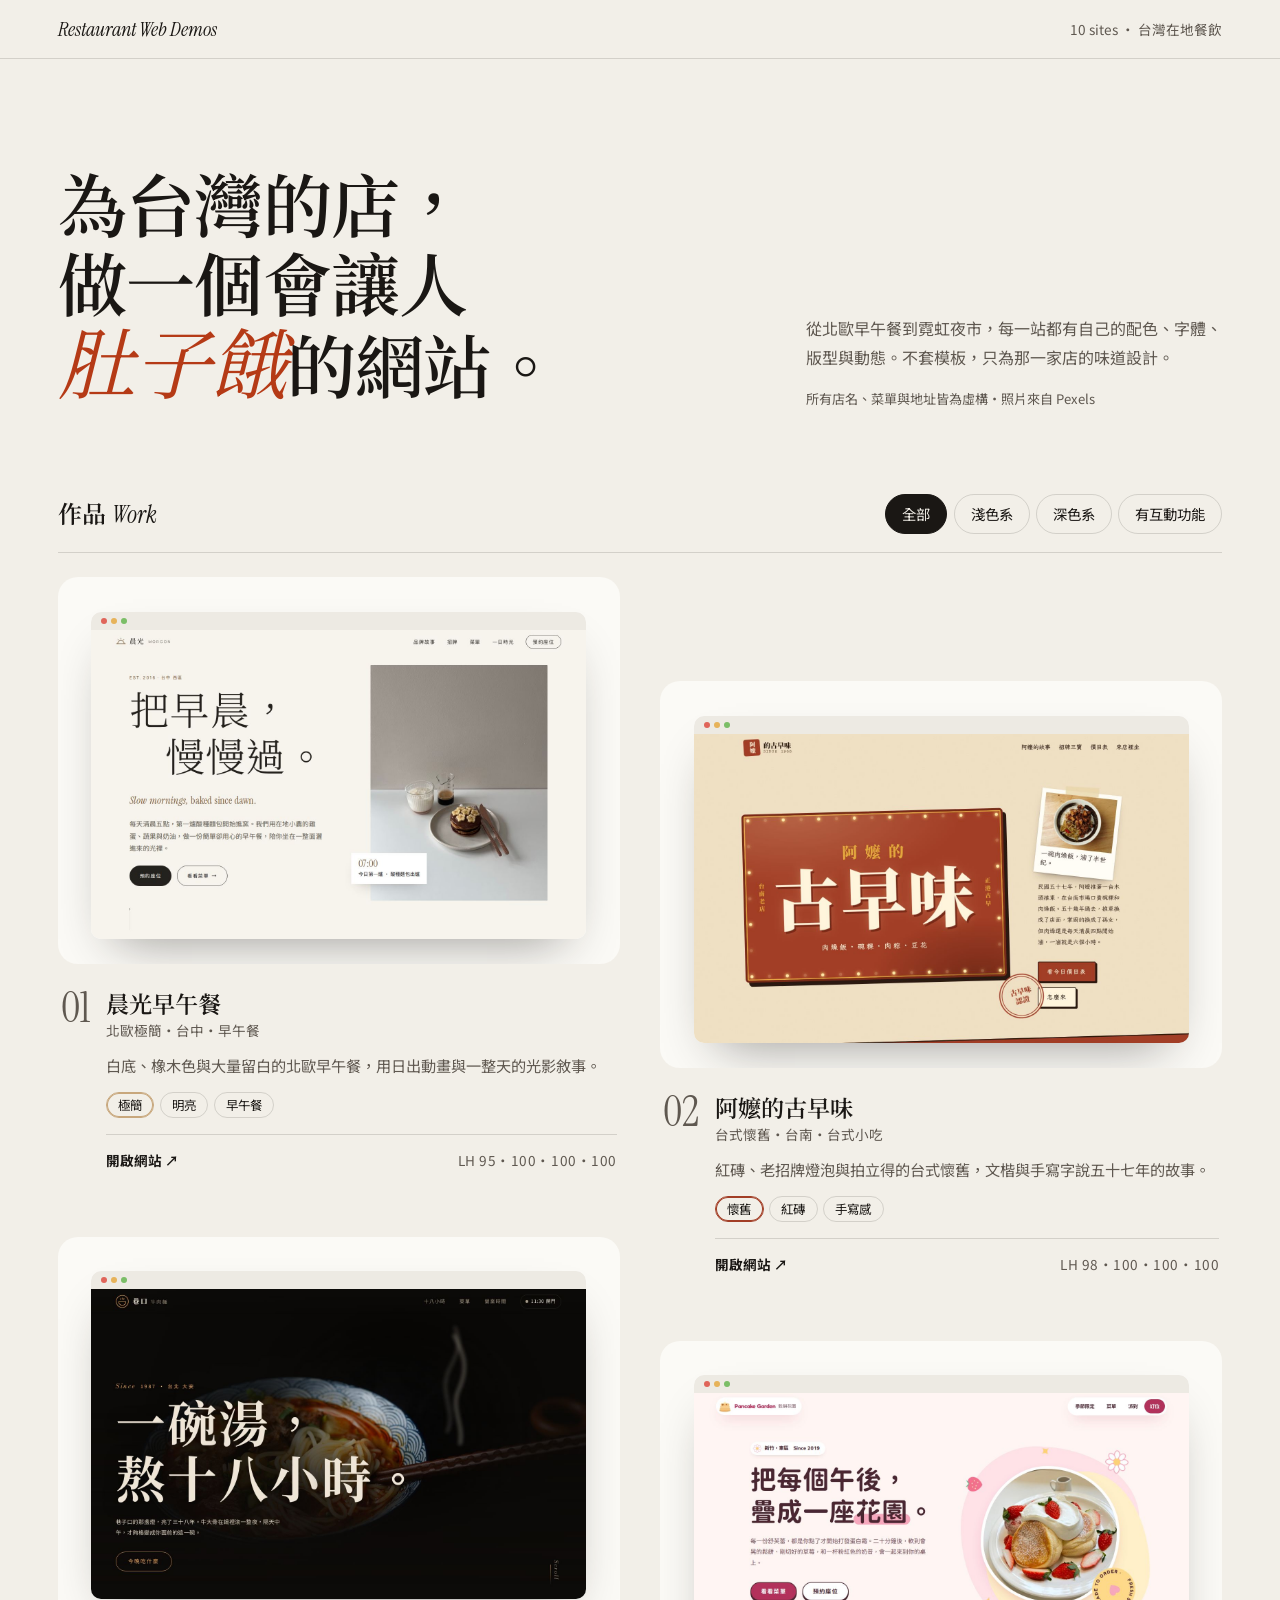
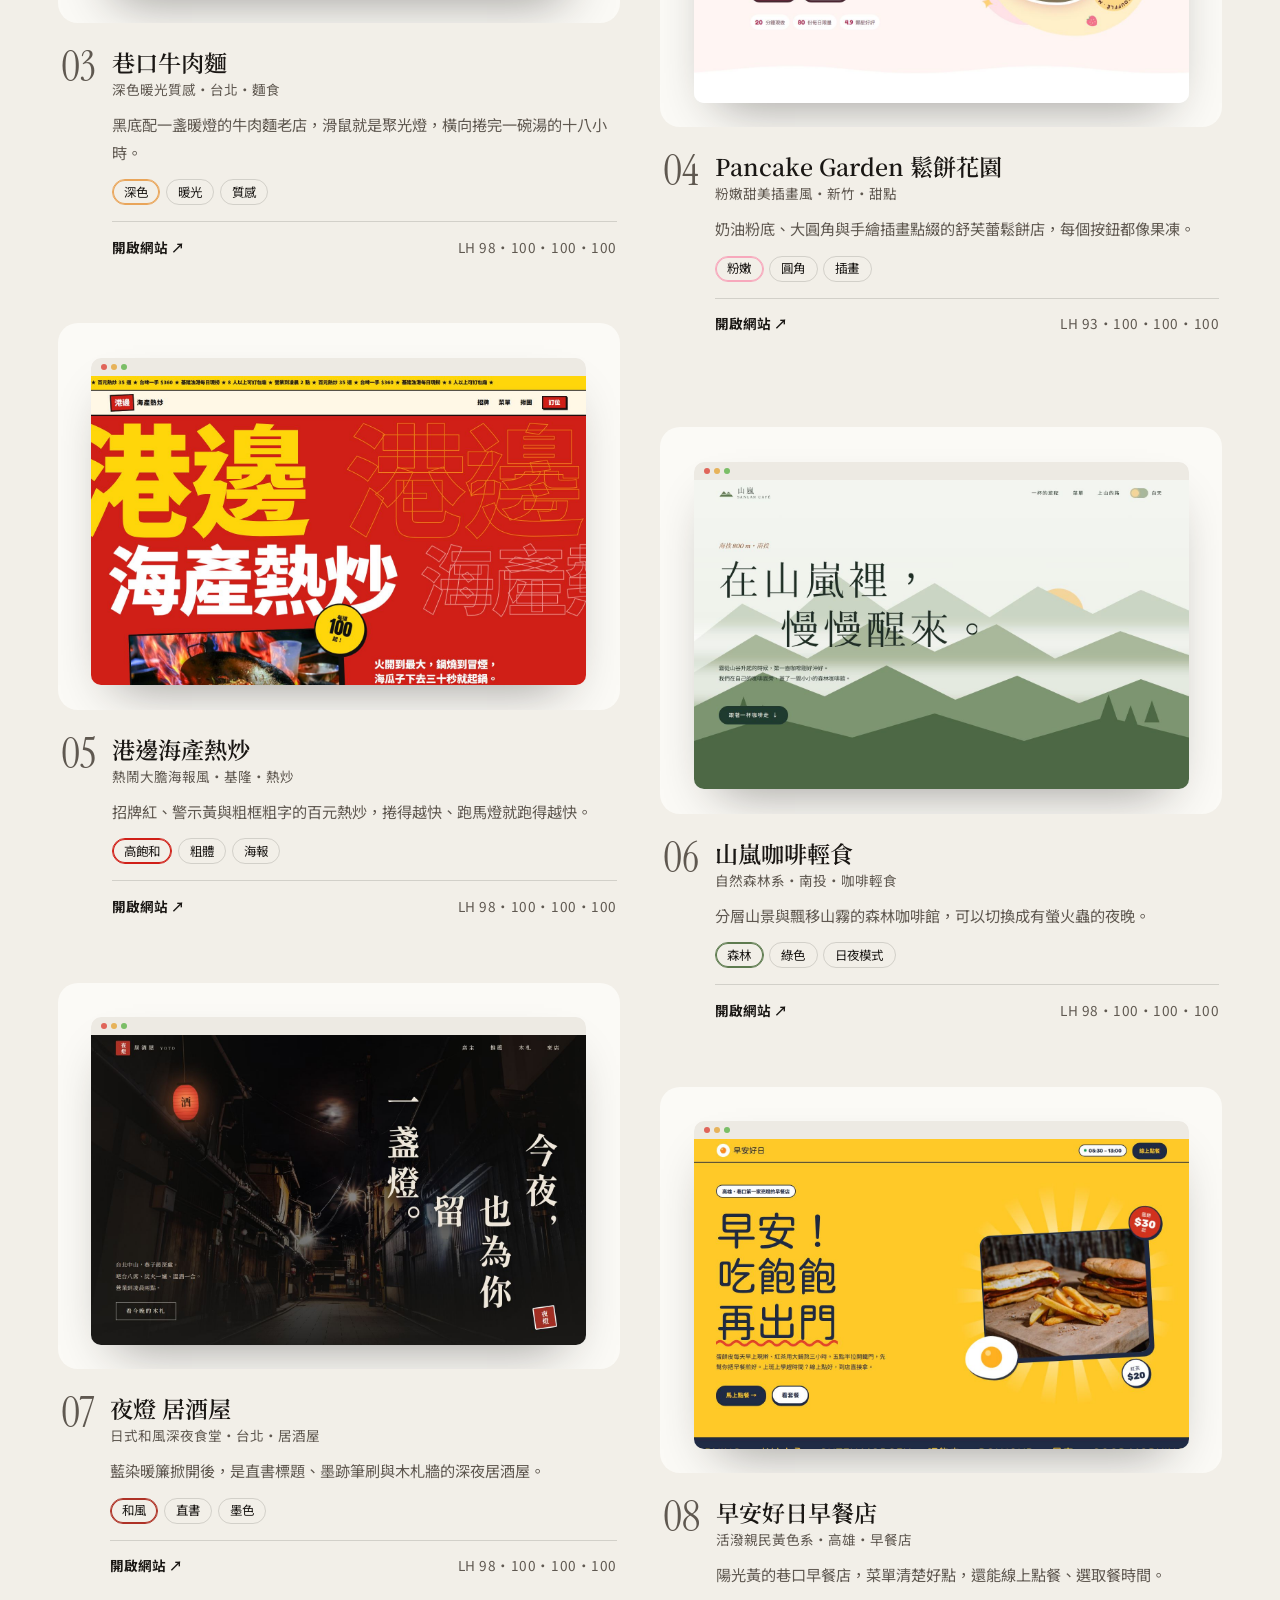
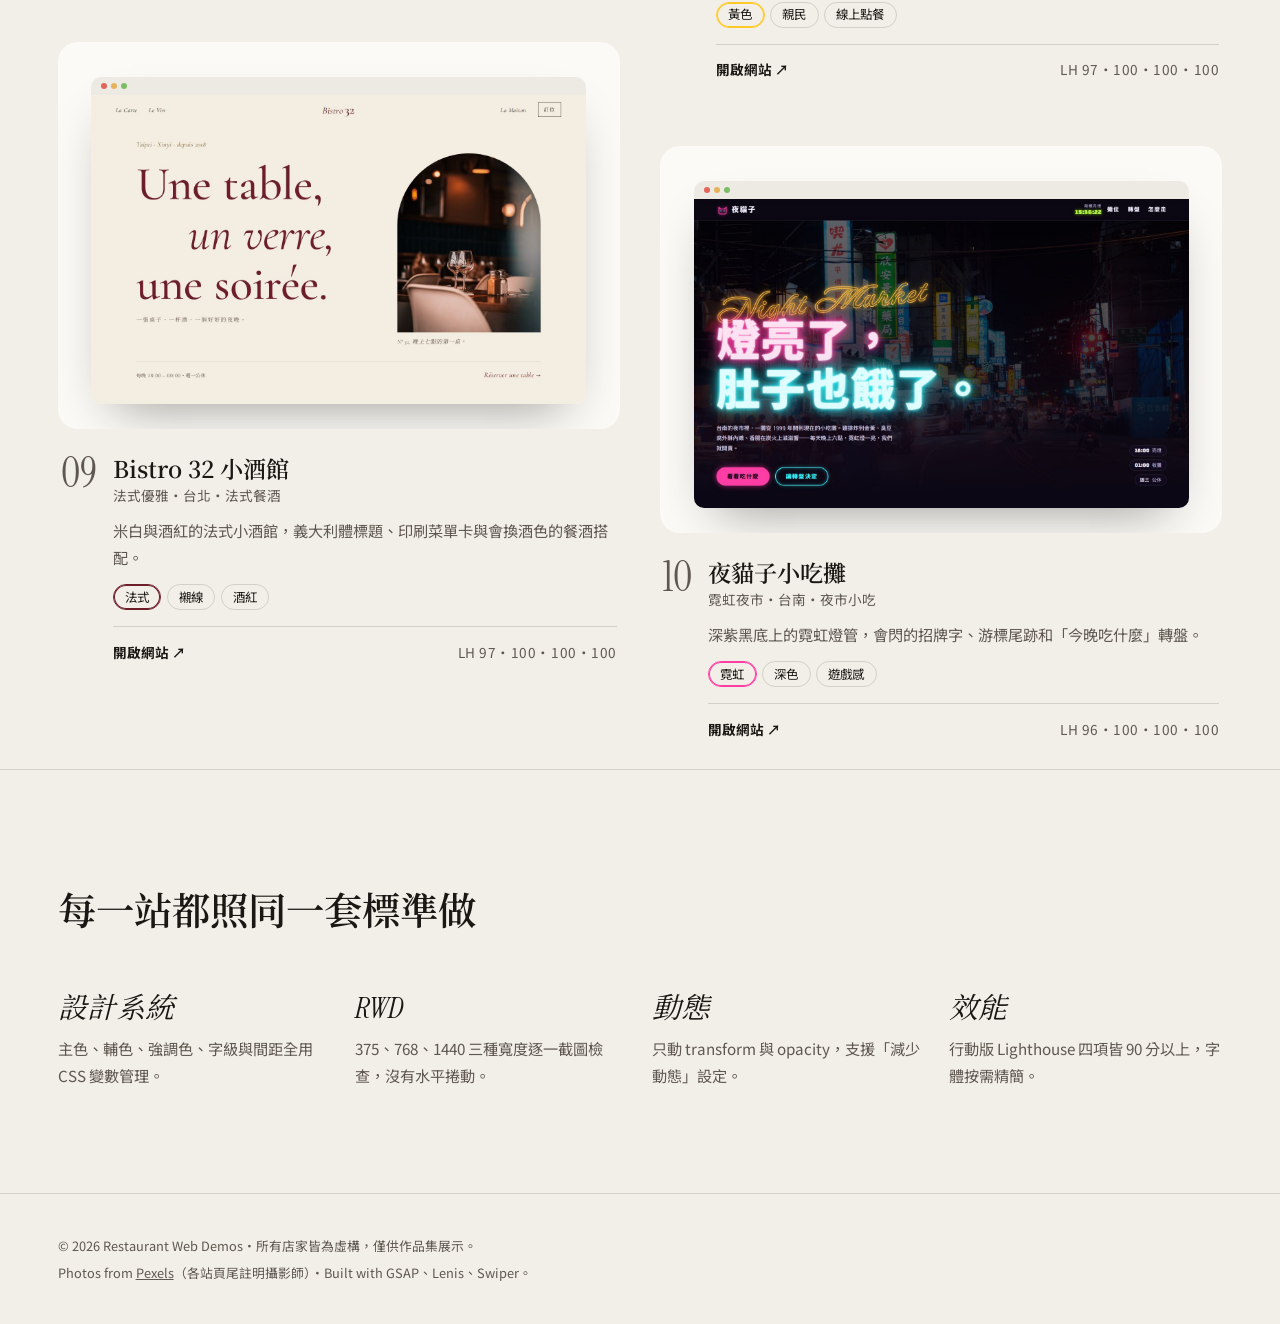
==== index.html @ d8594688 "Publish restaurant demo sites Co-Authored-By: Claude Opus 5.5 <noreply@anthropic.com>" ====
<!doctype html>
<html lang="zh-Hant-TW">
<head>
  <meta charset="utf-8">
  <meta name="viewport" content="width=device-width, initial-scale=1">
  <title>台灣餐飲 Demo 網站作品集｜Restaurant Web Demos</title>
  <meta name="description" content="為台灣在地餐飲店家設計的 Demo 網站作品集：早午餐、古早味、牛肉麵、熱炒、居酒屋、法式小酒館、夜市小吃……每一站都有獨立的設計系統與互動特效。">
  <meta name="theme-color" content="#F2EFE8">
  <link rel="icon" href="favicon.svg" type="image/svg+xml">
  <meta property="og:type" content="website">
  <meta property="og:locale" content="zh_TW">
  <meta property="og:title" content="台灣餐飲 Demo 網站作品集">
  <meta property="og:description" content="為台灣的店，做一個會讓人肚子餓的網站。">
  <meta property="og:image" content="thumbnails/01-morning-light.jpg">
  <meta name="twitter:card" content="summary_large_image">
  <link rel="preconnect" href="https://fonts.googleapis.com">
  <link rel="preconnect" href="https://fonts.gstatic.com" crossorigin>
  <!-- fonts: Instrument Serif:ital@0;1 | Noto Sans TC:wght@400;700 | Noto Serif TC:wght@600 -->
  <script>window.addEventListener('load',function(){["https://fonts.googleapis.com/css2?family=Instrument+Serif:ital@0;1&display=swap&text=!%22%23%24%25%26'()*%2B%2C-.%2F0123456789%3A%3B%3C%3D%3E%3F%40ABCDEFGHIJKLMNOPQRSTUVWXYZ%5B%5C%5D%5E_%60abcdefghijklmnopqrstuvwxyz%7B%7C%7D~%E5%8B%95%E5%AD%90%E6%85%8B%E6%95%88%E7%B3%BB%E7%B5%B1%E8%82%9A%E8%83%BD%E8%A8%88%E8%A8%AD%E9%A4%93","https://fonts.googleapis.com/css2?family=Noto+Sans+TC:wght@400;700&display=swap&text=!%22%23%24%25%26'()*%2B%2C-.%2F0123456789%3A%3B%3C%3D%3E%3F%40ABCDEFGHIJKLMNOPQRSTUVWXYZ%5B%5C%5D%5E_%60abcdefghijklmnopqrstuvwxyz%7B%7C%7D~%C2%A9%C2%B7%E2%86%97%E3%80%81%E3%80%82%E3%80%8C%E3%80%8D%E3%83%BB%E4%B8%80%E4%B8%83%E4%B8%89%E4%B8%8A%E4%B8%8D%E4%B8%AD%E4%B8%BB%E4%BA%8B%E4%BA%92%E4%BA%94%E4%BA%AE%E4%BB%80%E4%BB%8A%E4%BB%A5%E4%BD%9C%E4%BE%86%E4%BE%9B%E5%80%8B%E5%83%85%E5%83%8F%E5%84%AA%E5%85%83%E5%85%89%E5%85%A8%E5%85%AB%E5%87%8D%E5%87%BA%E5%88%86%E5%88%87%E5%88%97%E5%88%A9%E5%88%B0%E5%88%B7%E5%8A%9F%E5%8B%95%E5%8C%97%E5%8D%81%E5%8D%88%E5%8D%97%E5%8D%A1%E5%8D%B0%E5%8F%96%E5%8F%A3%E5%8F%AA%E5%8F%AF%E5%8F%B0%E5%90%83%E5%90%84%E5%90%8D%E5%90%91%E5%91%B3%E5%92%8C%E5%92%96%E5%93%81%E5%95%9F%E5%95%A1%E5%96%AE%E5%9B%9B%E5%9C%93%E5%9C%96%E5%9C%A8%E5%9C%B0%E5%9D%80%E5%9E%8B%E5%9F%BA%E5%A0%82%E5%A0%B1%E5%A2%A8%E5%A4%9C%E5%A4%A7%E5%A4%A9%E5%A5%97%E5%A5%B6%E5%A5%BD%E5%AB%A9%E5%AD%97%E5%AE%8C%E5%AE%9A%E5%AE%B6%E5%AF%AB%E5%AF%AC%E5%B0%8F%E5%B0%91%E5%B0%B1%E5%B0%BE%E5%B1%85%E5%B1%8B%E5%B1%95%E5%B1%A4%E5%B1%B1%E5%B7%B1%E5%B7%B7%E5%B8%82%E5%B8%AB%E5%B9%B3%E5%B9%B4%E5%BA%95%E5%BA%97%E5%BA%A6%E5%BC%8F%E5%BC%B7%E5%BD%B1%E5%BE%8C%E5%BE%97%E5%BE%9E%E5%BF%AB%E6%84%9F%E6%85%8B%E6%87%B7%E6%88%90%E6%88%AA%E6%88%B2%E6%89%80%E6%89%8B%E6%8A%95%E6%8B%8D%E6%8B%9B%E6%8C%89%E6%8D%B2%E6%8E%80%E6%8F%92%E6%8F%9B%E6%8F%B4%E6%90%AD%E6%94%9D%E6%94%AF%E6%95%85%E6%95%98%E6%95%B4%E6%95%B8%E6%96%87%E6%96%B0%E6%97%A5%E6%97%A9%E6%98%8E%E6%98%AF%E6%99%82%E6%99%9A%E6%99%AF%E6%9A%96%E6%9B%B8%E6%9C%83%E6%9C%89%E6%9C%A8%E6%9C%AD%E6%9D%BF%E6%9E%97%E6%9E%9C%E6%9F%93%E6%9F%A5%E6%A1%86%E6%A3%AE%E6%A5%9A%E6%A5%B5%E6%A5%B7%E6%A7%8B%E6%A8%99%E6%A8%A1%E6%A9%A1%E6%A9%AB%E6%AA%A2%E6%AD%90%E6%AF%8F%E6%B0%91%E6%B0%B4%E6%B2%92%E6%B2%B9%E6%B3%95%E6%B3%A1%E6%B4%BB%E6%B5%B7%E6%B7%B1%E6%B7%BA%E6%B8%85%E6%B8%9B%E6%B8%B8%E6%B9%AF%E6%BB%91%E6%BD%91%E7%81%A3%E7%81%AB%E7%82%92%E7%82%BA%E7%84%B6%E7%85%A7%E7%86%B1%E7%87%88%E7%89%86%E7%89%87%E7%89%88%E7%89%8C%E7%89%9B%E7%90%86%E7%94%9C%E7%94%A8%E7%95%99%E7%95%AB%E7%99%BD%E7%99%BE%E7%9A%84%E7%9A%86%E7%9B%9E%E7%9B%A4%E7%9B%B4%E7%A2%97%E7%A3%9A%E7%A4%BA%E7%A7%BB%E7%A8%AE%E7%AB%8B%E7%AB%99%E7%AB%B9%E7%AD%86%E7%AE%A1%E7%B0%A1%E7%B0%BE%E7%B1%B3%E7%B2%89%E7%B2%97%E7%B2%BE%E7%B3%BB%E7%B4%85%E7%B4%9A%E7%B4%AB%E7%B6%A0%E7%B6%B2%E7%B6%B4%E7%B7%9A%E7%B9%AA%E7%BE%8E%E7%BE%A9%E8%80%81%E8%81%9A%E8%82%89%E8%83%BD%E8%86%BD%E8%87%AA%E8%88%87%E8%88%8A%E8%88%92%E8%89%B2%E8%8A%99%E8%8F%9C%E8%95%BE%E8%97%8D%E8%99%9B%E8%99%B9%E8%9E%A2%E8%9F%B2%E8%A1%8C%E8%A1%A8%E8%A5%AF%E8%A6%AA%E8%A7%92%E8%A8%88%E8%A8%AD%E8%A8%BB%E8%AA%AA%E8%AA%BF%E8%AD%A6%E8%AE%8A%E8%B3%AA%E8%B6%8A%E8%B7%91%E8%B7%9D%E8%B7%A1%E8%B7%B3%E8%BC%94%E8%BC%95%E8%BD%89%E9%80%90%E9%81%8A%E9%81%93%E9%81%B8%E9%82%84%E9%82%A3%E9%83%A8%E9%83%BD%E9%85%8D%E9%85%92%E9%87%8F%E9%88%95%E9%96%83%E9%96%8B%E9%96%93%E9%99%BD%E9%9A%86%E9%9B%84%E9%9B%85%E9%9B%86%E9%9C%80%E9%9C%93%E9%9C%A7%E9%A0%81%E9%A0%85%E9%A1%8C%E9%A2%A8%E9%A3%84%E9%A3%9F%E9%A3%B2%E9%A3%BD%E9%A4%85%E9%A4%90%E9%A4%A8%E9%A6%AC%E9%AB%94%E9%AB%98%E9%AC%86%E9%AC%A7%E9%BA%B5%E9%BA%BC%E9%BB%83%E9%BB%91%E9%BB%9E%E9%BC%A0%EF%BC%88%EF%BC%89%EF%BC%8C","https://fonts.googleapis.com/css2?family=Noto+Serif+TC:wght@600&display=swap&text=!%22%23%24%25%26'()*%2B%2C-.%2F0123456789%3A%3B%3C%3D%3E%3F%40ABCDEFGHIJKLMNOPQRSTUVWXYZ%5B%5C%5D%5E_%60abcdefghijklmnopqrstuvwxyz%7B%7C%7D~%E3%80%82%E4%B8%80%E4%BA%BA%E4%BD%9C%E5%80%8B%E5%81%9A%E5%85%89%E5%8B%95%E5%8D%88%E5%8F%A3%E5%8F%A4%E5%8F%B0%E5%90%83%E5%90%8C%E5%91%B3%E5%92%96%E5%93%81%E5%95%A1%E5%9C%92%E5%A4%9C%E5%A5%97%E5%A5%BD%E5%AC%A4%E5%AD%90%E5%AE%89%E5%B0%8F%E5%B1%85%E5%B1%8B%E5%B1%B1%E5%B5%90%E5%B7%B7%E5%BA%97%E6%85%8B%E6%94%A4%E6%95%88%E6%97%A5%E6%97%A9%E6%99%A8%E6%9C%83%E6%A8%99%E6%AF%8F%E6%B5%B7%E6%B8%AF%E6%BA%96%E7%81%A3%E7%82%92%E7%82%BA%E7%85%A7%E7%86%B1%E7%87%88%E7%89%9B%E7%94%A2%E7%9A%84%E7%AB%99%E7%B3%BB%E7%B5%B1%E7%B6%B2%E8%82%89%E8%82%9A%E8%83%BD%E8%8A%B1%E8%A8%88%E8%A8%AD%E8%AE%93%E8%B2%93%E8%BC%95%E9%82%8A%E9%83%BD%E9%85%92%E9%98%BF%E9%A3%9F%E9%A4%85%E9%A4%90%E9%A4%93%E9%A4%A8%E9%AC%86%E9%BA%B5%EF%BC%8C"].forEach(function(h){var l=document.createElement('link');l.rel='stylesheet';l.href=h;document.head.appendChild(l)})})</script>
  <noscript><link rel="stylesheet" href="https://fonts.googleapis.com/css2?family=Instrument+Serif:ital@0;1&amp;display=swap&amp;text=!%22%23%24%25%26'()*%2B%2C-.%2F0123456789%3A%3B%3C%3D%3E%3F%40ABCDEFGHIJKLMNOPQRSTUVWXYZ%5B%5C%5D%5E_%60abcdefghijklmnopqrstuvwxyz%7B%7C%7D~%E5%8B%95%E5%AD%90%E6%85%8B%E6%95%88%E7%B3%BB%E7%B5%B1%E8%82%9A%E8%83%BD%E8%A8%88%E8%A8%AD%E9%A4%93"></noscript>
  <noscript><link rel="stylesheet" href="https://fonts.googleapis.com/css2?family=Noto+Sans+TC:wght@400;700&amp;display=swap&amp;text=!%22%23%24%25%26'()*%2B%2C-.%2F0123456789%3A%3B%3C%3D%3E%3F%40ABCDEFGHIJKLMNOPQRSTUVWXYZ%5B%5C%5D%5E_%60abcdefghijklmnopqrstuvwxyz%7B%7C%7D~%C2%A9%C2%B7%E2%86%97%E3%80%81%E3%80%82%E3%80%8C%E3%80%8D%E3%83%BB%E4%B8%80%E4%B8%83%E4%B8%89%E4%B8%8A%E4%B8%8D%E4%B8%AD%E4%B8%BB%E4%BA%8B%E4%BA%92%E4%BA%94%E4%BA%AE%E4%BB%80%E4%BB%8A%E4%BB%A5%E4%BD%9C%E4%BE%86%E4%BE%9B%E5%80%8B%E5%83%85%E5%83%8F%E5%84%AA%E5%85%83%E5%85%89%E5%85%A8%E5%85%AB%E5%87%8D%E5%87%BA%E5%88%86%E5%88%87%E5%88%97%E5%88%A9%E5%88%B0%E5%88%B7%E5%8A%9F%E5%8B%95%E5%8C%97%E5%8D%81%E5%8D%88%E5%8D%97%E5%8D%A1%E5%8D%B0%E5%8F%96%E5%8F%A3%E5%8F%AA%E5%8F%AF%E5%8F%B0%E5%90%83%E5%90%84%E5%90%8D%E5%90%91%E5%91%B3%E5%92%8C%E5%92%96%E5%93%81%E5%95%9F%E5%95%A1%E5%96%AE%E5%9B%9B%E5%9C%93%E5%9C%96%E5%9C%A8%E5%9C%B0%E5%9D%80%E5%9E%8B%E5%9F%BA%E5%A0%82%E5%A0%B1%E5%A2%A8%E5%A4%9C%E5%A4%A7%E5%A4%A9%E5%A5%97%E5%A5%B6%E5%A5%BD%E5%AB%A9%E5%AD%97%E5%AE%8C%E5%AE%9A%E5%AE%B6%E5%AF%AB%E5%AF%AC%E5%B0%8F%E5%B0%91%E5%B0%B1%E5%B0%BE%E5%B1%85%E5%B1%8B%E5%B1%95%E5%B1%A4%E5%B1%B1%E5%B7%B1%E5%B7%B7%E5%B8%82%E5%B8%AB%E5%B9%B3%E5%B9%B4%E5%BA%95%E5%BA%97%E5%BA%A6%E5%BC%8F%E5%BC%B7%E5%BD%B1%E5%BE%8C%E5%BE%97%E5%BE%9E%E5%BF%AB%E6%84%9F%E6%85%8B%E6%87%B7%E6%88%90%E6%88%AA%E6%88%B2%E6%89%80%E6%89%8B%E6%8A%95%E6%8B%8D%E6%8B%9B%E6%8C%89%E6%8D%B2%E6%8E%80%E6%8F%92%E6%8F%9B%E6%8F%B4%E6%90%AD%E6%94%9D%E6%94%AF%E6%95%85%E6%95%98%E6%95%B4%E6%95%B8%E6%96%87%E6%96%B0%E6%97%A5%E6%97%A9%E6%98%8E%E6%98%AF%E6%99%82%E6%99%9A%E6%99%AF%E6%9A%96%E6%9B%B8%E6%9C%83%E6%9C%89%E6%9C%A8%E6%9C%AD%E6%9D%BF%E6%9E%97%E6%9E%9C%E6%9F%93%E6%9F%A5%E6%A1%86%E6%A3%AE%E6%A5%9A%E6%A5%B5%E6%A5%B7%E6%A7%8B%E6%A8%99%E6%A8%A1%E6%A9%A1%E6%A9%AB%E6%AA%A2%E6%AD%90%E6%AF%8F%E6%B0%91%E6%B0%B4%E6%B2%92%E6%B2%B9%E6%B3%95%E6%B3%A1%E6%B4%BB%E6%B5%B7%E6%B7%B1%E6%B7%BA%E6%B8%85%E6%B8%9B%E6%B8%B8%E6%B9%AF%E6%BB%91%E6%BD%91%E7%81%A3%E7%81%AB%E7%82%92%E7%82%BA%E7%84%B6%E7%85%A7%E7%86%B1%E7%87%88%E7%89%86%E7%89%87%E7%89%88%E7%89%8C%E7%89%9B%E7%90%86%E7%94%9C%E7%94%A8%E7%95%99%E7%95%AB%E7%99%BD%E7%99%BE%E7%9A%84%E7%9A%86%E7%9B%9E%E7%9B%A4%E7%9B%B4%E7%A2%97%E7%A3%9A%E7%A4%BA%E7%A7%BB%E7%A8%AE%E7%AB%8B%E7%AB%99%E7%AB%B9%E7%AD%86%E7%AE%A1%E7%B0%A1%E7%B0%BE%E7%B1%B3%E7%B2%89%E7%B2%97%E7%B2%BE%E7%B3%BB%E7%B4%85%E7%B4%9A%E7%B4%AB%E7%B6%A0%E7%B6%B2%E7%B6%B4%E7%B7%9A%E7%B9%AA%E7%BE%8E%E7%BE%A9%E8%80%81%E8%81%9A%E8%82%89%E8%83%BD%E8%86%BD%E8%87%AA%E8%88%87%E8%88%8A%E8%88%92%E8%89%B2%E8%8A%99%E8%8F%9C%E8%95%BE%E8%97%8D%E8%99%9B%E8%99%B9%E8%9E%A2%E8%9F%B2%E8%A1%8C%E8%A1%A8%E8%A5%AF%E8%A6%AA%E8%A7%92%E8%A8%88%E8%A8%AD%E8%A8%BB%E8%AA%AA%E8%AA%BF%E8%AD%A6%E8%AE%8A%E8%B3%AA%E8%B6%8A%E8%B7%91%E8%B7%9D%E8%B7%A1%E8%B7%B3%E8%BC%94%E8%BC%95%E8%BD%89%E9%80%90%E9%81%8A%E9%81%93%E9%81%B8%E9%82%84%E9%82%A3%E9%83%A8%E9%83%BD%E9%85%8D%E9%85%92%E9%87%8F%E9%88%95%E9%96%83%E9%96%8B%E9%96%93%E9%99%BD%E9%9A%86%E9%9B%84%E9%9B%85%E9%9B%86%E9%9C%80%E9%9C%93%E9%9C%A7%E9%A0%81%E9%A0%85%E9%A1%8C%E9%A2%A8%E9%A3%84%E9%A3%9F%E9%A3%B2%E9%A3%BD%E9%A4%85%E9%A4%90%E9%A4%A8%E9%A6%AC%E9%AB%94%E9%AB%98%E9%AC%86%E9%AC%A7%E9%BA%B5%E9%BA%BC%E9%BB%83%E9%BB%91%E9%BB%9E%E9%BC%A0%EF%BC%88%EF%BC%89%EF%BC%8C"></noscript>
  <noscript><link rel="stylesheet" href="https://fonts.googleapis.com/css2?family=Noto+Serif+TC:wght@600&amp;display=swap&amp;text=!%22%23%24%25%26'()*%2B%2C-.%2F0123456789%3A%3B%3C%3D%3E%3F%40ABCDEFGHIJKLMNOPQRSTUVWXYZ%5B%5C%5D%5E_%60abcdefghijklmnopqrstuvwxyz%7B%7C%7D~%E3%80%82%E4%B8%80%E4%BA%BA%E4%BD%9C%E5%80%8B%E5%81%9A%E5%85%89%E5%8B%95%E5%8D%88%E5%8F%A3%E5%8F%A4%E5%8F%B0%E5%90%83%E5%90%8C%E5%91%B3%E5%92%96%E5%93%81%E5%95%A1%E5%9C%92%E5%A4%9C%E5%A5%97%E5%A5%BD%E5%AC%A4%E5%AD%90%E5%AE%89%E5%B0%8F%E5%B1%85%E5%B1%8B%E5%B1%B1%E5%B5%90%E5%B7%B7%E5%BA%97%E6%85%8B%E6%94%A4%E6%95%88%E6%97%A5%E6%97%A9%E6%99%A8%E6%9C%83%E6%A8%99%E6%AF%8F%E6%B5%B7%E6%B8%AF%E6%BA%96%E7%81%A3%E7%82%92%E7%82%BA%E7%85%A7%E7%86%B1%E7%87%88%E7%89%9B%E7%94%A2%E7%9A%84%E7%AB%99%E7%B3%BB%E7%B5%B1%E7%B6%B2%E8%82%89%E8%82%9A%E8%83%BD%E8%8A%B1%E8%A8%88%E8%A8%AD%E8%AE%93%E8%B2%93%E8%BC%95%E9%82%8A%E9%83%BD%E9%85%92%E9%98%BF%E9%A3%9F%E9%A4%85%E9%A4%90%E9%A4%93%E9%A4%A8%E9%AC%86%E9%BA%B5%EF%BC%8C"></noscript>
  <!-- /fonts -->
  <link rel="stylesheet" href="index.css">
  <script>document.documentElement.classList.add('js')</script>
</head>
<body>
  <a class="skip" href="#work">跳到作品列表</a>

  <header class="top">
    <p class="top__mark">Restaurant Web Demos</p>
    <p class="top__meta"><span data-total>10</span> sites · 台灣在地餐飲</p>
  </header>

  <main>
    <section class="intro">
      <h1 class="intro__title">
        <span class="ln"><span>為台灣的店，</span></span>
        <span class="ln"><span>做一個會讓人</span></span>
        <span class="ln"><span><em>肚子餓</em>的網站。</span></span>
      </h1>
      <div class="intro__side">
        <p>從北歐早午餐到霓虹夜市，每一站都有自己的配色、字體、版型與動態。不套模板，只為那一家店的味道設計。</p>
        <p class="intro__note">所有店名、菜單與地址皆為虛構・照片來自 Pexels</p>
      </div>
    </section>

    <section class="work" id="work" aria-labelledby="work-title">
      <div class="work__bar">
        <h2 id="work-title" class="work__title">作品 <em>Work</em></h2>
        <div class="filters" role="group" aria-label="依風格篩選">
          <button class="filter is-on" data-filter="all" aria-pressed="true">全部</button>
          <button class="filter" data-filter="light" aria-pressed="false">淺色系</button>
          <button class="filter" data-filter="dark" aria-pressed="false">深色系</button>
          <button class="filter" data-filter="interactive" aria-pressed="false">有互動功能</button>
        </div>
      </div>
      <ol class="grid">
        <!-- cards -->
        <li class="card" data-cat="light" style="--accent:#C8A77C;--bg:#F7F4EE;--ink:#24221E">
          <a class="card__link" href="sites/01-morning-light/" aria-label="晨光早午餐：北歐極簡（開啟網站）">
            <div class="card__stage">
              <div class="card__browser"><span class="card__dots" aria-hidden="true"></span><img src="thumbnails/01-morning-light.jpg" width="1440" height="900" loading="lazy" alt="晨光早午餐 桌機版首屏"></div>
              <div class="card__phone" aria-hidden="true"><img src="thumbnails/01-morning-light-m.jpg" width="750" height="1624" loading="lazy" alt=""></div>
            </div>
            <div class="card__info">
              <p class="card__no">01</p>
              <h3 class="card__name">晨光早午餐</h3>
              <p class="card__style">北歐極簡・台中・早午餐</p>
              <p class="card__pitch">白底、橡木色與大量留白的北歐早午餐，用日出動畫與一整天的光影敘事。</p>
              <ul class="card__tags"><li>極簡</li><li>明亮</li><li>早午餐</li></ul>
              <p class="card__foot"><span class="card__go">開啟網站 <span aria-hidden="true">↗</span></span><span class="card__lh" title="行動版 Lighthouse：效能 / 無障礙 / 最佳做法 / SEO">LH 95·100·100·100</span></p>
            </div>
          </a>
        </li>
        <li class="card" data-cat="light" style="--accent:#A23E26;--bg:#F3E4C8;--ink:#2A1A12">
          <a class="card__link" href="sites/02-ama-kitchen/" aria-label="阿嬤的古早味：台式懷舊（開啟網站）">
            <div class="card__stage">
              <div class="card__browser"><span class="card__dots" aria-hidden="true"></span><img src="thumbnails/02-ama-kitchen.jpg" width="1440" height="900" loading="lazy" alt="阿嬤的古早味 桌機版首屏"></div>
              <div class="card__phone" aria-hidden="true"><img src="thumbnails/02-ama-kitchen-m.jpg" width="750" height="1624" loading="lazy" alt=""></div>
            </div>
            <div class="card__info">
              <p class="card__no">02</p>
              <h3 class="card__name">阿嬤的古早味</h3>
              <p class="card__style">台式懷舊・台南・台式小吃</p>
              <p class="card__pitch">紅磚、老招牌燈泡與拍立得的台式懷舊，文楷與手寫字說五十七年的故事。</p>
              <ul class="card__tags"><li>懷舊</li><li>紅磚</li><li>手寫感</li></ul>
              <p class="card__foot"><span class="card__go">開啟網站 <span aria-hidden="true">↗</span></span><span class="card__lh" title="行動版 Lighthouse：效能 / 無障礙 / 最佳做法 / SEO">LH 98·100·100·100</span></p>
            </div>
          </a>
        </li>
        <li class="card" data-cat="dark" style="--accent:#E9A55A;--bg:#0D0B09;--ink:#EFE6D8">
          <a class="card__link" href="sites/03-alley-beef-noodle/" aria-label="巷口牛肉麵：深色暖光質感（開啟網站）">
            <div class="card__stage">
              <div class="card__browser"><span class="card__dots" aria-hidden="true"></span><img src="thumbnails/03-alley-beef-noodle.jpg" width="1440" height="900" loading="lazy" alt="巷口牛肉麵 桌機版首屏"></div>
              <div class="card__phone" aria-hidden="true"><img src="thumbnails/03-alley-beef-noodle-m.jpg" width="750" height="1624" loading="lazy" alt=""></div>
            </div>
            <div class="card__info">
              <p class="card__no">03</p>
              <h3 class="card__name">巷口牛肉麵</h3>
              <p class="card__style">深色暖光質感・台北・麵食</p>
              <p class="card__pitch">黑底配一盞暖燈的牛肉麵老店，滑鼠就是聚光燈，橫向捲完一碗湯的十八小時。</p>
              <ul class="card__tags"><li>深色</li><li>暖光</li><li>質感</li></ul>
              <p class="card__foot"><span class="card__go">開啟網站 <span aria-hidden="true">↗</span></span><span class="card__lh" title="行動版 Lighthouse：效能 / 無障礙 / 最佳做法 / SEO">LH 98·100·100·100</span></p>
            </div>
          </a>
        </li>
        <li class="card" data-cat="light" style="--accent:#F7A8BC;--bg:#FFF5F2;--ink:#4A2733">
          <a class="card__link" href="sites/04-pancake-garden/" aria-label="Pancake Garden 鬆餅花園：粉嫩甜美插畫風（開啟網站）">
            <div class="card__stage">
              <div class="card__browser"><span class="card__dots" aria-hidden="true"></span><img src="thumbnails/04-pancake-garden.jpg" width="1440" height="900" loading="lazy" alt="Pancake Garden 鬆餅花園 桌機版首屏"></div>
              <div class="card__phone" aria-hidden="true"><img src="thumbnails/04-pancake-garden-m.jpg" width="750" height="1624" loading="lazy" alt=""></div>
            </div>
            <div class="card__info">
              <p class="card__no">04</p>
              <h3 class="card__name">Pancake Garden 鬆餅花園</h3>
              <p class="card__style">粉嫩甜美插畫風・新竹・甜點</p>
              <p class="card__pitch">奶油粉底、大圓角與手繪插畫點綴的舒芙蕾鬆餅店，每個按鈕都像果凍。</p>
              <ul class="card__tags"><li>粉嫩</li><li>圓角</li><li>插畫</li></ul>
              <p class="card__foot"><span class="card__go">開啟網站 <span aria-hidden="true">↗</span></span><span class="card__lh" title="行動版 Lighthouse：效能 / 無障礙 / 最佳做法 / SEO">LH 93·100·100·100</span></p>
            </div>
          </a>
        </li>
        <li class="card" data-cat="light" style="--accent:#D01F17;--bg:#FFF8E6;--ink:#111111">
          <a class="card__link" href="sites/05-harbor-wok/" aria-label="港邊海產熱炒：熱鬧大膽海報風（開啟網站）">
            <div class="card__stage">
              <div class="card__browser"><span class="card__dots" aria-hidden="true"></span><img src="thumbnails/05-harbor-wok.jpg" width="1440" height="900" loading="lazy" alt="港邊海產熱炒 桌機版首屏"></div>
              <div class="card__phone" aria-hidden="true"><img src="thumbnails/05-harbor-wok-m.jpg" width="750" height="1624" loading="lazy" alt=""></div>
            </div>
            <div class="card__info">
              <p class="card__no">05</p>
              <h3 class="card__name">港邊海產熱炒</h3>
              <p class="card__style">熱鬧大膽海報風・基隆・熱炒</p>
              <p class="card__pitch">招牌紅、警示黃與粗框粗字的百元熱炒，捲得越快、跑馬燈就跑得越快。</p>
              <ul class="card__tags"><li>高飽和</li><li>粗體</li><li>海報</li></ul>
              <p class="card__foot"><span class="card__go">開啟網站 <span aria-hidden="true">↗</span></span><span class="card__lh" title="行動版 Lighthouse：效能 / 無障礙 / 最佳做法 / SEO">LH 98·100·100·100</span></p>
            </div>
          </a>
        </li>
        <li class="card" data-cat="light interactive" style="--accent:#5E7B4F;--bg:#EEF1EA;--ink:#1F2E26">
          <a class="card__link" href="sites/06-sanlan-cafe/" aria-label="山嵐咖啡輕食：自然森林系（開啟網站）">
            <div class="card__stage">
              <div class="card__browser"><span class="card__dots" aria-hidden="true"></span><img src="thumbnails/06-sanlan-cafe.jpg" width="1440" height="900" loading="lazy" alt="山嵐咖啡輕食 桌機版首屏"></div>
              <div class="card__phone" aria-hidden="true"><img src="thumbnails/06-sanlan-cafe-m.jpg" width="750" height="1624" loading="lazy" alt=""></div>
            </div>
            <div class="card__info">
              <p class="card__no">06</p>
              <h3 class="card__name">山嵐咖啡輕食</h3>
              <p class="card__style">自然森林系・南投・咖啡輕食</p>
              <p class="card__pitch">分層山景與飄移山霧的森林咖啡館，可以切換成有螢火蟲的夜晚。</p>
              <ul class="card__tags"><li>森林</li><li>綠色</li><li>日夜模式</li></ul>
              <p class="card__foot"><span class="card__go">開啟網站 <span aria-hidden="true">↗</span></span><span class="card__lh" title="行動版 Lighthouse：效能 / 無障礙 / 最佳做法 / SEO">LH 98·100·100·100</span></p>
            </div>
          </a>
        </li>
        <li class="card" data-cat="dark" style="--accent:#AE3226;--bg:#1B1A18;--ink:#EFE8DA">
          <a class="card__link" href="sites/07-yoto-izakaya/" aria-label="夜燈 居酒屋：日式和風深夜食堂（開啟網站）">
            <div class="card__stage">
              <div class="card__browser"><span class="card__dots" aria-hidden="true"></span><img src="thumbnails/07-yoto-izakaya.jpg" width="1440" height="900" loading="lazy" alt="夜燈 居酒屋 桌機版首屏"></div>
              <div class="card__phone" aria-hidden="true"><img src="thumbnails/07-yoto-izakaya-m.jpg" width="750" height="1624" loading="lazy" alt=""></div>
            </div>
            <div class="card__info">
              <p class="card__no">07</p>
              <h3 class="card__name">夜燈 居酒屋</h3>
              <p class="card__style">日式和風深夜食堂・台北・居酒屋</p>
              <p class="card__pitch">藍染暖簾掀開後，是直書標題、墨跡筆刷與木札牆的深夜居酒屋。</p>
              <ul class="card__tags"><li>和風</li><li>直書</li><li>墨色</li></ul>
              <p class="card__foot"><span class="card__go">開啟網站 <span aria-hidden="true">↗</span></span><span class="card__lh" title="行動版 Lighthouse：效能 / 無障礙 / 最佳做法 / SEO">LH 98·100·100·100</span></p>
            </div>
          </a>
        </li>
        <li class="card" data-cat="light interactive" style="--accent:#FFC928;--bg:#FFF8E7;--ink:#1F2A44">
          <a class="card__link" href="sites/08-good-morning/" aria-label="早安好日早餐店：活潑親民黃色系（開啟網站）">
            <div class="card__stage">
              <div class="card__browser"><span class="card__dots" aria-hidden="true"></span><img src="thumbnails/08-good-morning.jpg" width="1440" height="900" loading="lazy" alt="早安好日早餐店 桌機版首屏"></div>
              <div class="card__phone" aria-hidden="true"><img src="thumbnails/08-good-morning-m.jpg" width="750" height="1624" loading="lazy" alt=""></div>
            </div>
            <div class="card__info">
              <p class="card__no">08</p>
              <h3 class="card__name">早安好日早餐店</h3>
              <p class="card__style">活潑親民黃色系・高雄・早餐店</p>
              <p class="card__pitch">陽光黃的巷口早餐店，菜單清楚好點，還能線上點餐、選取餐時間。</p>
              <ul class="card__tags"><li>黃色</li><li>親民</li><li>線上點餐</li></ul>
              <p class="card__foot"><span class="card__go">開啟網站 <span aria-hidden="true">↗</span></span><span class="card__lh" title="行動版 Lighthouse：效能 / 無障礙 / 最佳做法 / SEO">LH 97·100·100·100</span></p>
            </div>
          </a>
        </li>
        <li class="card" data-cat="light interactive" style="--accent:#6E1E2B;--bg:#F4EDE1;--ink:#2A1E1B">
          <a class="card__link" href="sites/09-bistro-32/" aria-label="Bistro 32 小酒館：法式優雅（開啟網站）">
            <div class="card__stage">
              <div class="card__browser"><span class="card__dots" aria-hidden="true"></span><img src="thumbnails/09-bistro-32.jpg" width="1440" height="900" loading="lazy" alt="Bistro 32 小酒館 桌機版首屏"></div>
              <div class="card__phone" aria-hidden="true"><img src="thumbnails/09-bistro-32-m.jpg" width="750" height="1624" loading="lazy" alt=""></div>
            </div>
            <div class="card__info">
              <p class="card__no">09</p>
              <h3 class="card__name">Bistro 32 小酒館</h3>
              <p class="card__style">法式優雅・台北・法式餐酒</p>
              <p class="card__pitch">米白與酒紅的法式小酒館，義大利體標題、印刷菜單卡與會換酒色的餐酒搭配。</p>
              <ul class="card__tags"><li>法式</li><li>襯線</li><li>酒紅</li></ul>
              <p class="card__foot"><span class="card__go">開啟網站 <span aria-hidden="true">↗</span></span><span class="card__lh" title="行動版 Lighthouse：效能 / 無障礙 / 最佳做法 / SEO">LH 97·100·100·100</span></p>
            </div>
          </a>
        </li>
        <li class="card" data-cat="dark interactive" style="--accent:#FF3EA5;--bg:#0B0714;--ink:#F3EEFF">
          <a class="card__link" href="sites/10-night-market/" aria-label="夜貓子小吃攤：霓虹夜市（開啟網站）">
            <div class="card__stage">
              <div class="card__browser"><span class="card__dots" aria-hidden="true"></span><img src="thumbnails/10-night-market.jpg" width="1440" height="900" loading="lazy" alt="夜貓子小吃攤 桌機版首屏"></div>
              <div class="card__phone" aria-hidden="true"><img src="thumbnails/10-night-market-m.jpg" width="750" height="1624" loading="lazy" alt=""></div>
            </div>
            <div class="card__info">
              <p class="card__no">10</p>
              <h3 class="card__name">夜貓子小吃攤</h3>
              <p class="card__style">霓虹夜市・台南・夜市小吃</p>
              <p class="card__pitch">深紫黑底上的霓虹燈管，會閃的招牌字、游標尾跡和「今晚吃什麼」轉盤。</p>
              <ul class="card__tags"><li>霓虹</li><li>深色</li><li>遊戲感</li></ul>
              <p class="card__foot"><span class="card__go">開啟網站 <span aria-hidden="true">↗</span></span><span class="card__lh" title="行動版 Lighthouse：效能 / 無障礙 / 最佳做法 / SEO">LH 96·100·100·100</span></p>
            </div>
          </a>
        </li>
        <!-- /cards -->
      </ol>
    </section>

    <section class="process" aria-labelledby="process-title">
      <h2 id="process-title" class="process__title">每一站都照同一套標準做</h2>
      <ul class="process__list">
        <li><b>設計系統</b>主色、輔色、強調色、字級與間距全用 CSS 變數管理。</li>
        <li><b>RWD</b>375、768、1440 三種寬度逐一截圖檢查，沒有水平捲動。</li>
        <li><b>動態</b>只動 transform 與 opacity，支援「減少動態」設定。</li>
        <li><b>效能</b>行動版 Lighthouse 四項皆 90 分以上，字體按需精簡。</li>
      </ul>
    </section>
  </main>

  <footer class="foot">
    <p>© 2026 Restaurant Web Demos・所有店家皆為虛構，僅供作品集展示。</p>
    <p>Photos from <a href="https://www.pexels.com" rel="noopener">Pexels</a>（各站頁尾註明攝影師）・Built with GSAP、Lenis、Swiper。</p>
  </footer>

  <script src="index.js" defer></script>
</body>
</html>
---- index.css ----
/* ==========================================================
   作品集總覽 — 設計系統
   中性暖灰紙、墨黑字、一抹番茄橘；讓每張作品卡的顏色成為主角
   ========================================================== */
:root {
  --c-bg: #F2EFE8;
  --c-card: #FBFAF6;
  --c-ink: #1A1714;
  --c-muted: #5F5850;
  --c-line: rgba(26, 23, 20, .14);
  --c-accent: #E4572E;
  --c-accent-text: #B53A16;

  --ff-serif: "Instrument Serif", "Noto Serif TC", serif;
  --ff-zh-serif: "Noto Serif TC", serif;
  --ff-sans: "Noto Sans TC", system-ui, sans-serif;

  --fs-hero: clamp(2.3rem, 10.4vw, 6rem);
  --sp-1: .5rem; --sp-2: 1rem; --sp-3: 1.5rem; --sp-4: 2.5rem; --sp-5: 4rem; --sp-6: 6.5rem;
  --gutter: clamp(1rem, 4.5vw, 4.5rem);
  --max: 1440px;
  --r: 20px;
  --ease: cubic-bezier(.16, 1, .3, 1);
}

*, *::before, *::after { box-sizing: border-box; }
body { margin: 0; background: var(--c-bg); color: var(--c-ink); font-family: var(--ff-sans); line-height: 1.8; overflow-x: hidden; }
img { display: block; max-width: 100%; height: auto; }
h1, h2, h3, p, ul, ol { margin: 0; }
ul, ol { list-style: none; padding: 0; }
a { color: inherit; }
button { font: inherit; color: inherit; }
em { font-family: var(--ff-serif); font-style: italic; font-weight: 400; }
:focus-visible { outline: 2px solid var(--c-accent-text); outline-offset: 4px; border-radius: 6px; }
.skip { position: absolute; left: 1rem; top: -100px; z-index: 50; background: var(--c-ink); color: #fff; padding: .5rem 1rem; }
.skip:focus { top: 1rem; }

/* ---------- 頂部 ---------- */
.top { display: flex; justify-content: space-between; gap: var(--sp-2); padding: var(--sp-2) var(--gutter); border-bottom: 1px solid var(--c-line); font-size: .85rem; }
.top__mark { font-family: var(--ff-serif); font-style: italic; font-size: 1.25rem; line-height: 1.3; }
.top__meta { color: var(--c-muted); align-self: center; }

/* ---------- 開場 ---------- */
.intro { max-width: var(--max); margin: 0 auto; padding: var(--sp-6) var(--gutter) var(--sp-5); display: grid; gap: var(--sp-4); align-items: end; }
.intro__title { font-family: var(--ff-zh-serif); font-weight: 600; font-size: var(--fs-hero); line-height: 1.15; letter-spacing: -.01em; }
.intro__title em { color: var(--c-accent-text); font-size: 1.12em; }
.ln { display: block; overflow: hidden; white-space: nowrap; }
.ln > span { display: inline-block; }
.js .ln > span { transform: translateY(105%); animation: rise 1.1s var(--ease) forwards; }
.js .ln:nth-child(2) > span { animation-delay: .1s; }
.js .ln:nth-child(3) > span { animation-delay: .2s; }
@keyframes rise { to { transform: none; } }
.intro__side p { max-width: 28em; color: var(--c-muted); }
.intro__note { margin-top: var(--sp-2); font-size: .82rem; }
@media (min-width: 1000px) { .intro { grid-template-columns: 1.7fr 1fr; } .intro__title { font-size: min(6rem, 5.4vw); } }

/* ---------- 作品 ---------- */
.work { max-width: var(--max); margin: 0 auto; padding: 0 var(--gutter) var(--sp-6); }
.work__bar { position: sticky; top: 0; z-index: 10; display: flex; flex-wrap: wrap; justify-content: space-between; align-items: center; gap: var(--sp-2); padding: var(--sp-2) 0; margin-bottom: var(--sp-3); background: var(--c-bg); border-bottom: 1px solid var(--c-line); }
.work__title { font-family: var(--ff-zh-serif); font-weight: 600; font-size: 1.5rem; }
.filters { display: flex; flex-wrap: wrap; gap: .4rem; }
.filter { min-height: 40px; padding: 0 1rem; border-radius: 999px; border: 1px solid var(--c-line); background: transparent; cursor: pointer; font-size: .9rem; transition: background-color .3s, color .3s, border-color .3s; }
.filter:hover { border-color: var(--c-ink); }
.filter.is-on { background: var(--c-ink); color: var(--c-bg); border-color: var(--c-ink); }

.grid { display: grid; gap: var(--sp-4) var(--sp-3); }
@media (min-width: 760px) { .grid { grid-template-columns: 1fr 1fr; } }
@media (min-width: 1200px) { .grid { grid-template-columns: 1fr 1fr; gap: var(--sp-5) var(--sp-4); } .card:nth-child(even) { margin-top: var(--sp-6); margin-bottom: calc(var(--sp-6) * -1); } }
.card[hidden] { display: none; }
.card__link { display: block; text-decoration: none; }

.card__stage { position: relative; aspect-ratio: 16 / 11; border-radius: var(--r); overflow: hidden; background: var(--c-card); isolation: isolate; }
.card__stage::before { content: ""; position: absolute; inset: 0; z-index: -1; background: var(--bg); transform: scaleY(0); transform-origin: bottom; transition: transform .7s var(--ease); }
.card__browser { position: absolute; left: 6%; right: 6%; top: 9%; border-radius: 10px; overflow: hidden; background: #fff; box-shadow: 0 24px 50px -24px rgba(26, 23, 20, .45); transition: transform .8s var(--ease); }
.card__dots { display: block; height: 18px; background: #EDEAE3; position: relative; }
.card__dots::before { content: ""; position: absolute; left: 10px; top: 6px; width: 6px; height: 6px; border-radius: 50%; background: #E0655A; box-shadow: 10px 0 0 #E7B35A, 20px 0 0 #7BBE67; }
.card__browser img { width: 100%; aspect-ratio: 16 / 10; object-fit: cover; object-position: top; }
.card__phone { position: absolute; right: 7%; bottom: -8%; width: 24%; border-radius: 18px; overflow: hidden; border: 5px solid #111; background: #111; box-shadow: 0 20px 40px -12px rgba(0, 0, 0, .5); transform: translateY(70%) rotate(6deg); opacity: 0; transition: transform .8s var(--ease), opacity .5s; }
.card__phone img { width: 100%; aspect-ratio: 375 / 812; object-fit: cover; object-position: top; }

.card__link:hover .card__stage::before, .card__link:focus-visible .card__stage::before { transform: scaleY(1); }
.card__link:hover .card__browser, .card__link:focus-visible .card__browser { transform: translate(-4%, -3%) scale(.94) rotate(-1.2deg); }
.card__link:hover .card__phone, .card__link:focus-visible .card__phone { transform: translateY(-14%) rotate(-3deg); opacity: 1; }
.card__link:active .card__stage { transform: scale(.99); }

.card__info { display: grid; grid-template-columns: auto 1fr; column-gap: var(--sp-2); padding: var(--sp-3) .2rem 0; }
.card__no { grid-row: 1 / 3; font-family: var(--ff-serif); font-size: 2.6rem; line-height: 1; color: var(--c-muted); transition: color .4s; }
.card__link:hover .card__no { color: var(--c-accent-text); }
.card__name { font-family: var(--ff-zh-serif); font-weight: 600; font-size: 1.45rem; line-height: 1.3; }
.card__style { font-size: .85rem; color: var(--c-muted); }
.card__pitch { grid-column: 2; margin-top: .6rem; color: var(--c-muted); font-size: .95rem; }
.card__tags { grid-column: 2; display: flex; flex-wrap: wrap; gap: .35rem; margin-top: .8rem; }
.card__tags li { font-size: .78rem; padding: .05rem .7rem; border-radius: 999px; border: 1px solid var(--c-line); }
.card__tags li:first-child { border-color: var(--accent); box-shadow: inset 0 0 0 1px var(--accent); }
.card__foot { grid-column: 2; display: flex; flex-wrap: wrap; justify-content: space-between; gap: .6rem; margin-top: 1rem; padding-top: .8rem; border-top: 1px solid var(--c-line); font-size: .85rem; }
.card__go { font-weight: 700; background: linear-gradient(currentColor, currentColor) 0 100% / 0 1px no-repeat; transition: background-size .5s var(--ease); }
.card__link:hover .card__go { background-size: 100% 1px; }
.card__lh { font-variant-numeric: tabular-nums; color: var(--c-muted); letter-spacing: .04em; }

/* ---------- 標準 ---------- */
.process { max-width: var(--max); margin: 0 auto; padding: var(--sp-6) var(--gutter); border-top: 1px solid var(--c-line); }
.process__title { font-family: var(--ff-zh-serif); font-weight: 600; font-size: clamp(1.6rem, 3vw, 2.4rem); margin-bottom: var(--sp-4); }
.process__list { display: grid; gap: var(--sp-3); }
.process__list li { color: var(--c-muted); font-size: .95rem; }
.process__list b { display: block; font-family: var(--ff-serif); font-style: italic; font-weight: 400; font-size: 1.8rem; color: var(--c-ink); }
@media (min-width: 760px) { .process__list { grid-template-columns: repeat(4, 1fr); } }

.foot { padding: var(--sp-4) var(--gutter); border-top: 1px solid var(--c-line); color: var(--c-muted); font-size: .8rem; display: grid; gap: .2rem; }

.card.is-in { animation: card-in .9s var(--ease) both; }
@keyframes card-in { from { opacity: 0; transform: translateY(40px); } }

@media (prefers-reduced-motion: reduce) {
  *, *::before, *::after { animation: none !important; transition-duration: .01ms !important; }
  .js .ln > span { transform: none; }
}

/* 觸控裝置沒有 hover：直接顯示手機版預覽 */
@media (hover: none) {
  .card__phone { transform: translateY(-6%) rotate(-3deg); opacity: 1; width: 22%; }
  .card__browser { right: 20%; }
}
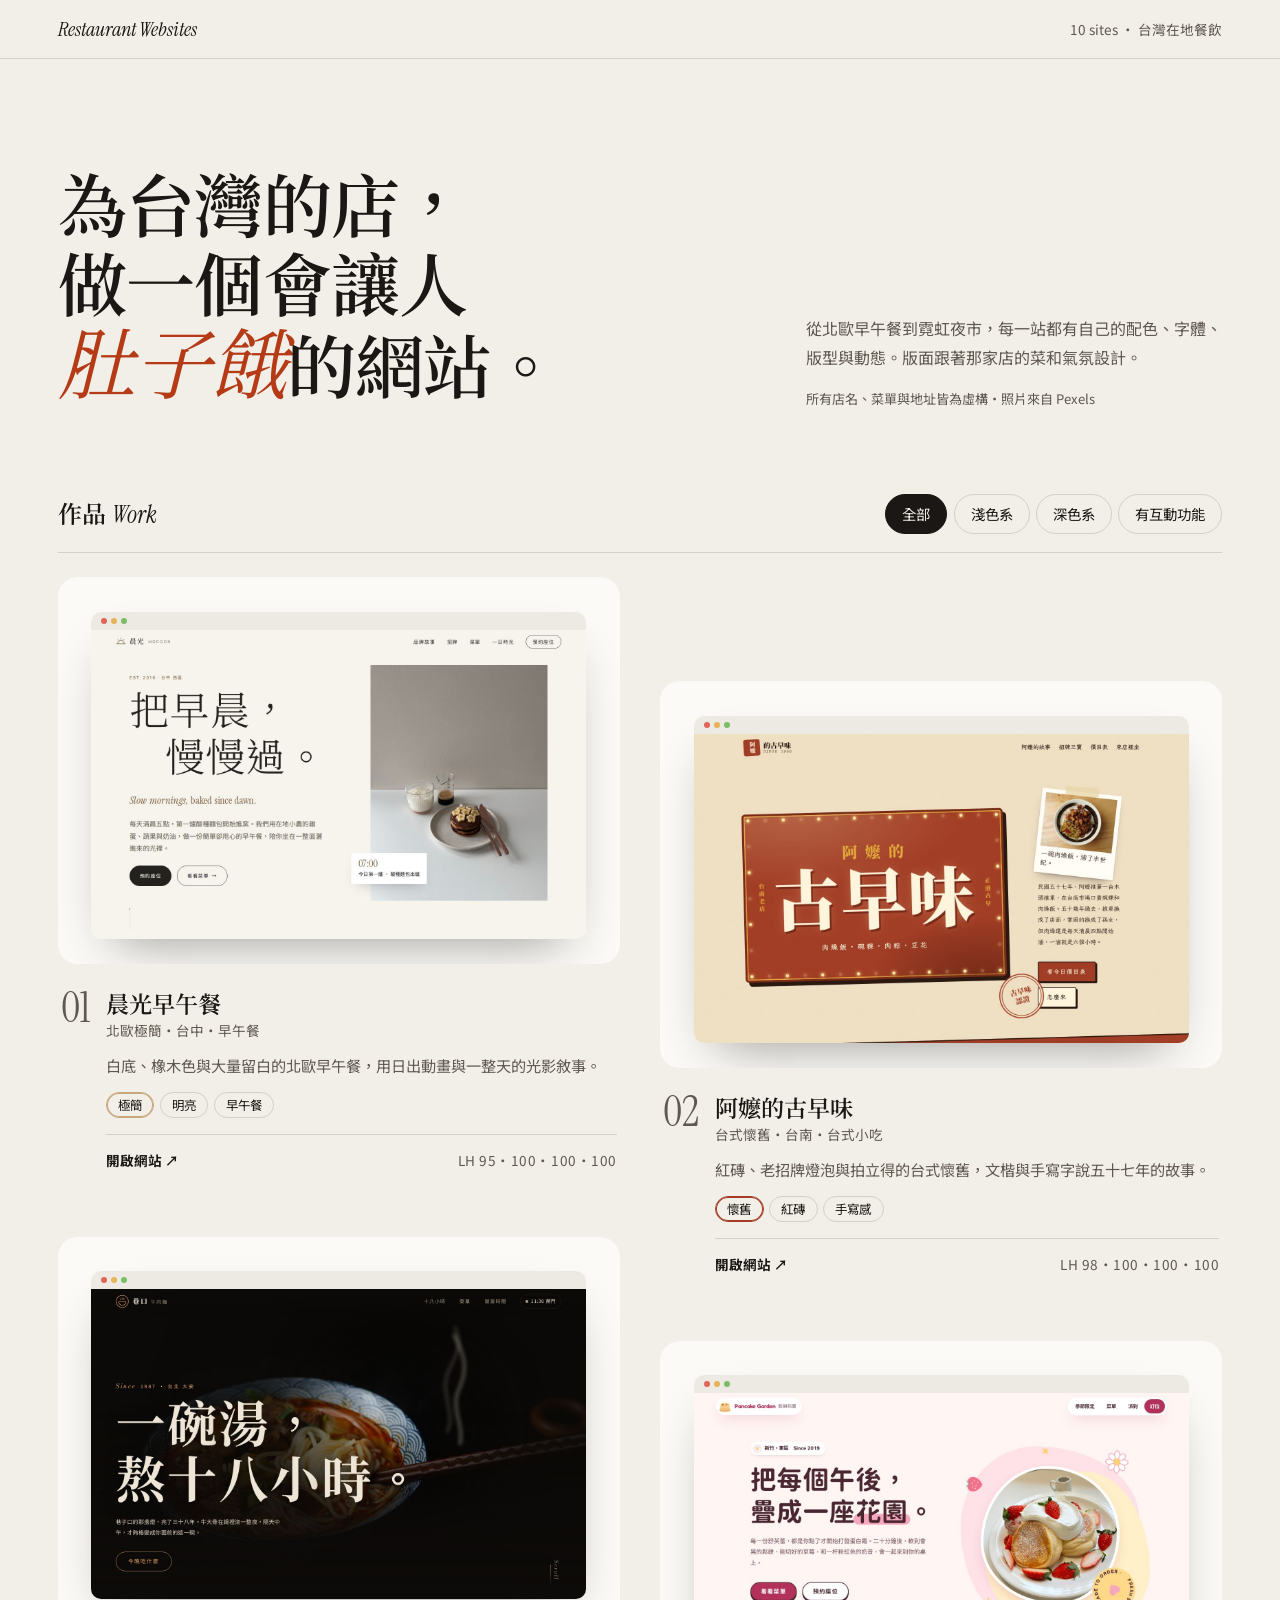
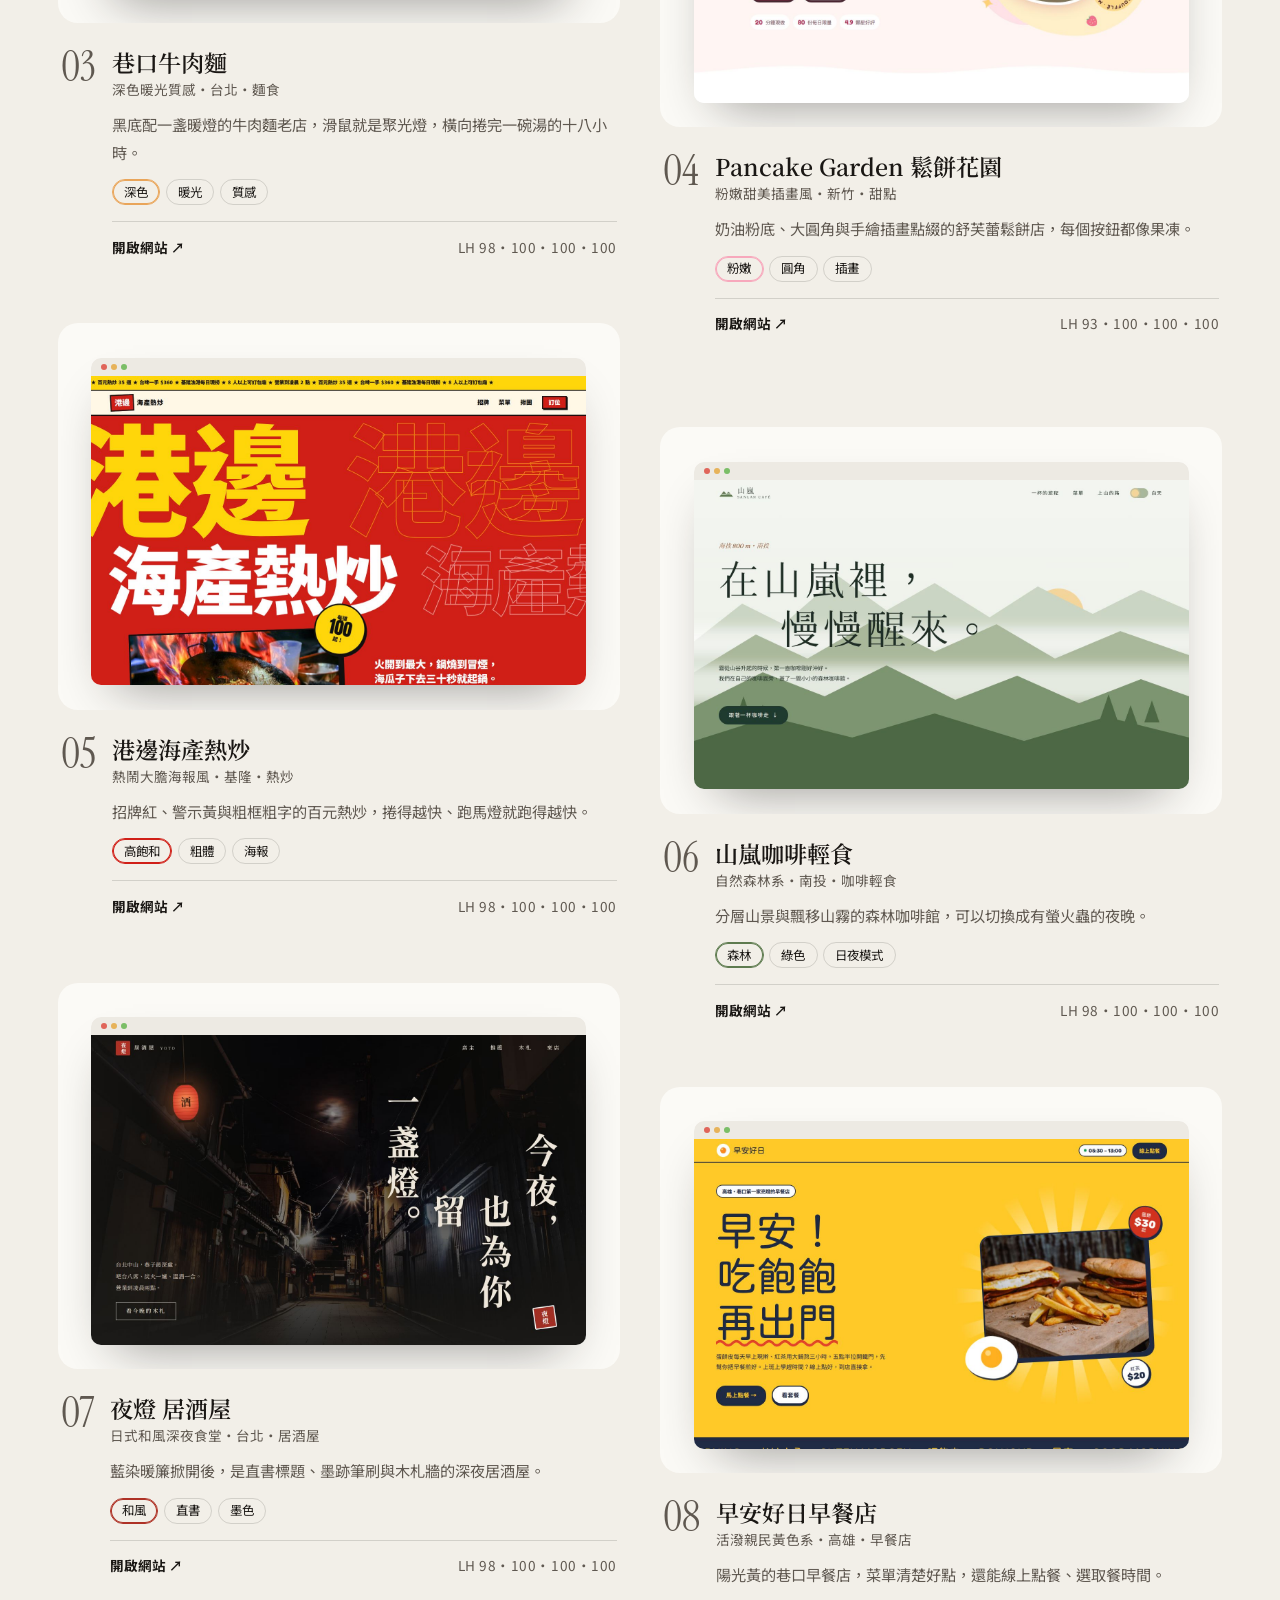
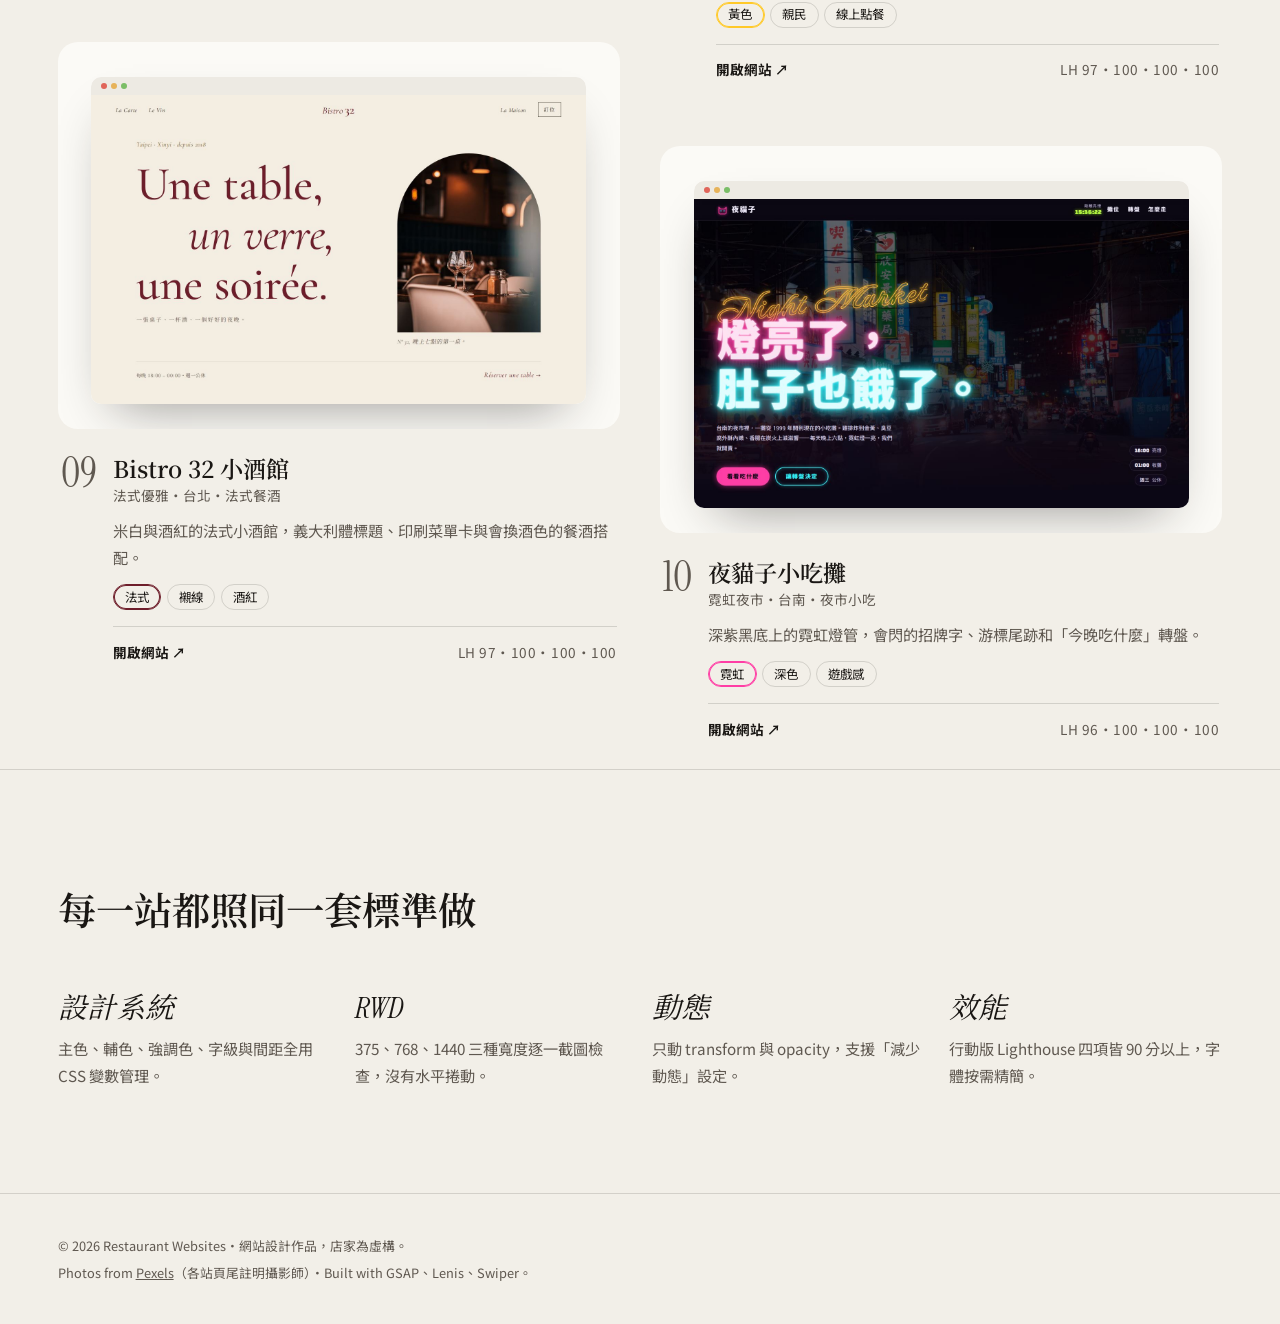
==== commit c0e6c719: "Remove demo labels and tidy copy Co-Authored-By: Claude Opus 5.5 <noreply@anthropic.com>" ====
--- a/index.html
+++ b/index.html
@@ -3,13 +3,13 @@
 <head>
   <meta charset="utf-8">
   <meta name="viewport" content="width=device-width, initial-scale=1">
-  <title>台灣餐飲 Demo 網站作品集｜Restaurant Web Demos</title>
-  <meta name="description" content="為台灣在地餐飲店家設計的 Demo 網站作品集：早午餐、古早味、牛肉麵、熱炒、居酒屋、法式小酒館、夜市小吃……每一站都有獨立的設計系統與互動特效。">
+  <title>台灣餐飲網站設計｜Restaurant Websites</title>
+  <meta name="description" content="為台灣在地餐飲店家設計的網站作品：早午餐、古早味、牛肉麵、熱炒、居酒屋、法式小酒館、夜市小吃……每一站都有獨立的設計系統與互動特效。">
   <meta name="theme-color" content="#F2EFE8">
   <link rel="icon" href="favicon.svg" type="image/svg+xml">
   <meta property="og:type" content="website">
   <meta property="og:locale" content="zh_TW">
-  <meta property="og:title" content="台灣餐飲 Demo 網站作品集">
+  <meta property="og:title" content="台灣餐飲網站設計">
   <meta property="og:description" content="為台灣的店，做一個會讓人肚子餓的網站。">
   <meta property="og:image" content="thumbnails/01-morning-light.jpg">
   <meta name="twitter:card" content="summary_large_image">
@@ -28,7 +28,7 @@
   <a class="skip" href="#work">跳到作品列表</a>
 
   <header class="top">
-    <p class="top__mark">Restaurant Web Demos</p>
+    <p class="top__mark">Restaurant Websites</p>
     <p class="top__meta"><span data-total>10</span> sites · 台灣在地餐飲</p>
   </header>
 
@@ -40,7 +40,7 @@
         <span class="ln"><span><em>肚子餓</em>的網站。</span></span>
       </h1>
       <div class="intro__side">
-        <p>從北歐早午餐到霓虹夜市，每一站都有自己的配色、字體、版型與動態。不套模板，只為那一家店的味道設計。</p>
+        <p>從北歐早午餐到霓虹夜市，每一站都有自己的配色、字體、版型與動態。版面跟著那家店的菜和氣氛設計。</p>
         <p class="intro__note">所有店名、菜單與地址皆為虛構・照片來自 Pexels</p>
       </div>
     </section>
@@ -233,7 +233,7 @@
   </main>
 
   <footer class="foot">
-    <p>© 2026 Restaurant Web Demos・所有店家皆為虛構，僅供作品集展示。</p>
+    <p>© 2026 Restaurant Websites・網站設計作品，店家為虛構。</p>
     <p>Photos from <a href="https://www.pexels.com" rel="noopener">Pexels</a>（各站頁尾註明攝影師）・Built with GSAP、Lenis、Swiper。</p>
   </footer>
 
